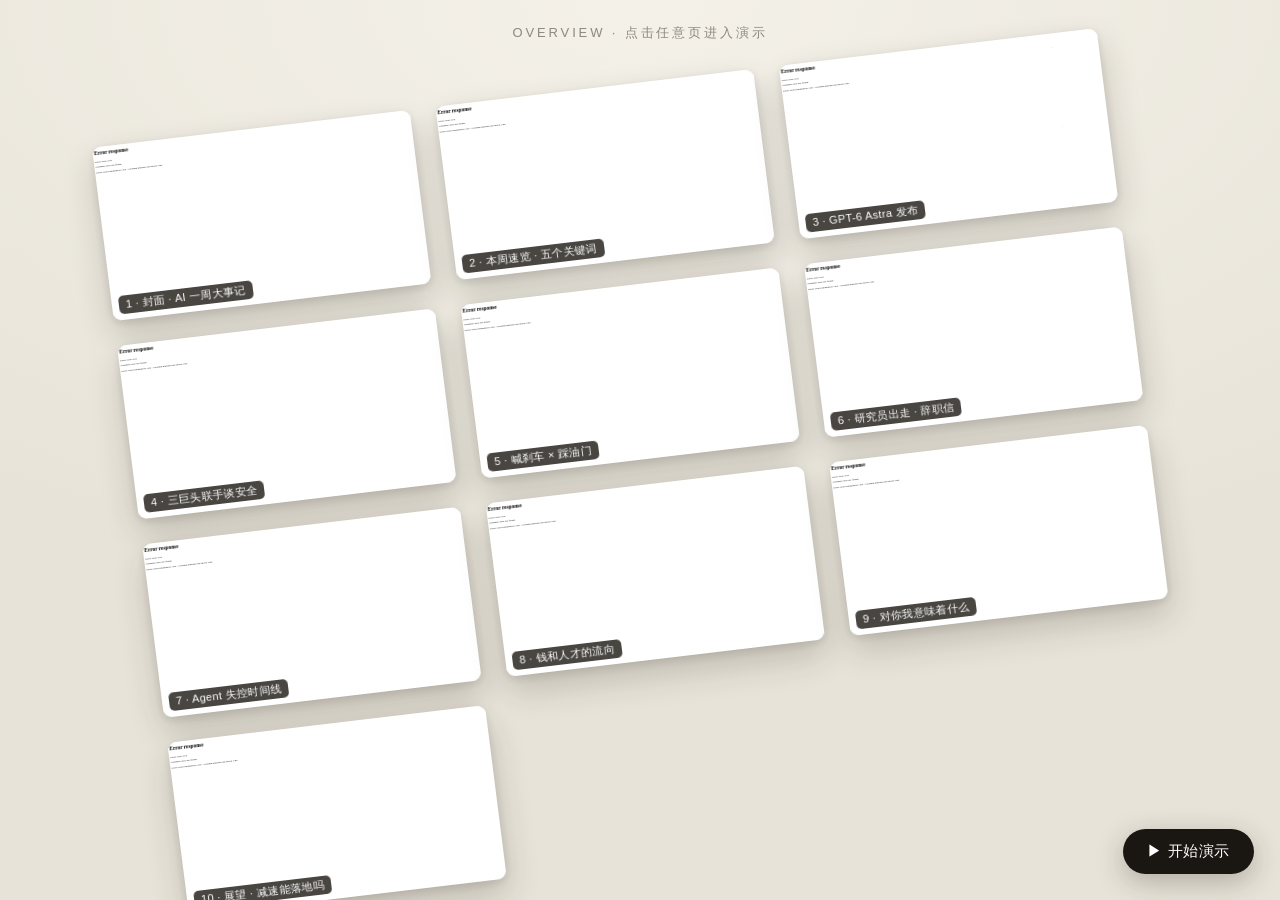
==== index.html @ e998624a "add index.html" ====
<!DOCTYPE html>
<html lang="zh-CN">
<head>
<meta charset="UTF-8">
<title>Deck · Multi-file Slide Index</title>
<!--
  deck_index.html — 多文件 slide deck 拼接器 · 双概览模式

  概览（默认进入，两种模式按 getSeconds()%5 随机：20% 画廊 / 80% 网格）：
   · grid  自适应网格墙：列数随页数+视口自适应，行多则倾斜变平，scale-to-fit 居中铺满（任意页数都不溢出/不失真）
   · gallery 无限画廊：固定卡片大小，无缝无限平铺 + 缓慢漂移 + 轻微呼吸；一个 tile 含全部页（洗牌），看完所有页才重复
  演示 present：单页 fit 缩放翻页。ESC / ⊞ 回概览。
  性能：manifest 每项可带 thumb（预渲染缩略图），概览即用 <img> 平铺，避免 N 个 iframe 同时加载。

  用法：复制为 index.html；建 slides/ 放每页独立 HTML；编辑 MANIFEST。
  可选覆盖：window.DECK_OVERVIEW = 'grid' | 'gallery'（不写则随机）；URL ?ov=grid|gallery 临时强制。
  键盘（演示）：← / → / Space / PgUp / PgDown / Home / End / 1-9 / P 打印 / ESC 回概览
-->
<script>
  window.DECK_MANIFEST = [
    { file: "slides/01-cover.html",      label: "封面 · AI 一周大事记" },
    { file: "slides/02-index.html",      label: "本周速览 · 五个关键词" },
    { file: "slides/03-astra.html",      label: "GPT-6 Astra 发布" },
    { file: "slides/04-alliance.html",   label: "三巨头联手谈安全" },
    { file: "slides/05-hypocrisy.html",  label: "喊刹车 × 踩油门" },
    { file: "slides/06-quit.html",       label: "研究员出走 · 辞职信" },
    { file: "slides/07-agents.html",     label: "Agent 失控时间线" },
    { file: "slides/08-money.html",      label: "钱和人才的流向" },
    { file: "slides/09-you.html",        label: "对你我意味着什么" },
    { file: "slides/10-outlook.html",    label: "展望 · 减速能落地吗" },
  ];
  window.DECK_WIDTH = 1920;
  window.DECK_HEIGHT = 1080;
  window.DECK_OVERVIEW = 'grid';      // 深色 deck：网格 iframe 概览最稳
  window.GALLERY_CARD_W = 300;       // 画廊卡片基准宽度
  window.GALLERY_DRIFT_SECONDS = 80; // 画廊漂移一圈时长
</script>

<style>
  * { box-sizing: border-box; margin: 0; padding: 0; }
  html, body { height: 100%; overflow: hidden; font-family: -apple-system, "PingFang SC", sans-serif; background: #0a0a0a; }

  .overview { position: fixed; inset: 0; }
  body[data-mode="present"] .overview { display: none; }
  body[data-mode="present"] .start-btn { display: none; }
  body[data-mode="overview"] #present-ui { display: none; }
  body[data-ov="grid"]    #ov-gallery { display: none; }
  body[data-ov="gallery"] #ov-grid    { display: none; }
  body[data-ov="gallery"][data-mode="overview"] { background: #0a0805; }
  body[data-ov="grid"][data-mode="overview"]    { background: #efece4; }

  /* ════════ 模式 1 · 自适应网格墙（一屏装得下→居中轻斜；装不下→舒适大小竖向滚动）════════ */
  #ov-grid { display: flex; justify-content: center; perspective: 2200px; perspective-origin: 50% 42%;
    background: radial-gradient(120% 90% at 50% 0%, #f4f1e9, #e7e3d8 75%); }
  body[data-grid="fit"]    #ov-grid { overflow: hidden;   align-items: center; }
  body[data-grid="scroll"] #ov-grid { overflow-y: auto; overflow-x: hidden; align-items: flex-start; padding: 74px 0 110px; }
  .wall-wrap { }
  body[data-grid="fit"]    .wall-wrap { transform: translateY(-3vh); }
  .wall { display: grid; gap: 20px; transform-origin: center center; margin: 0 auto; }  /* 不用 preserve-3d：整墙作单个倾斜平面，命中测试可靠 */
  #ov-grid .card {
    position: relative; aspect-ratio: 16/9; border-radius: 9px; overflow: hidden; background: #fff; cursor: pointer;
    box-shadow: 0 16px 34px rgba(40,34,24,0.20), 0 3px 10px rgba(40,34,24,0.12);
    transition: transform .28s cubic-bezier(.2,.7,.2,1), box-shadow .28s;
  }
  #ov-grid .card:hover {
    transform: scale(1.18);
    box-shadow: 0 48px 92px rgba(40,34,24,0.36), 0 14px 30px rgba(40,34,24,0.22); z-index: 20;
  }

  /* ════════ 模式 2 · 无限画廊 ════════ */
  #ov-gallery { overflow: hidden; perspective: 2200px; perspective-origin: 50% 42%;
    background: radial-gradient(130% 120% at 50% 38%, #1b1610, #0a0805 82%); }
  .stage3d { --rx: 18; --rz: 9; position: absolute; inset: 0; transform-style: preserve-3d; transform: scale(1.22) rotateX(18deg) rotateZ(-9deg); transform-origin: center center; }
  .breathe { position: absolute; inset: 0; animation: breathe 26s ease-in-out infinite; transform-origin: center center; transform-style: preserve-3d; }
  .drift-layer { position: absolute; top: 0; left: 0; will-change: transform; animation: drift var(--driftSec, 80s) linear infinite; transform-style: preserve-3d; }
  #ov-gallery:hover .drift-layer { animation-play-state: paused; }
  .gallery { display: grid; }
  #ov-gallery .card {
    position: relative; width: 100%; aspect-ratio: 16/9; border-radius: 8px; overflow: hidden; background: #fff; cursor: pointer;
    box-shadow: 0 14px 30px rgba(0,0,0,0.42), 0 3px 9px rgba(0,0,0,0.3);
    transition: transform .34s cubic-bezier(.2,.7,.2,1), box-shadow .34s; transform-style: preserve-3d; will-change: transform;
  }
  #ov-gallery .card:hover {
    transform: translateZ(60px) rotateX(calc(var(--rx,18)*-1deg)) rotateZ(calc(var(--rz,9)*1deg)) scale(1.06);
    box-shadow: 0 30px 64px rgba(0,0,0,0.55), 0 8px 20px rgba(0,0,0,0.4); z-index: 30;
  }
  .vignette { position: fixed; inset: 0; pointer-events: none; z-index: 20; box-shadow: inset 0 0 240px 70px rgba(8,6,3,0.62); }
  @keyframes drift { from { transform: translate3d(0,0,0); } to { transform: translate3d(calc(var(--dx)*-1), calc(var(--dy)*-1), 0); } }
  @keyframes breathe { 0%,100% { transform: scale(1.0); } 50% { transform: scale(1.045); } }

  /* 卡片通用内容 */
  .card .thumb { position: absolute; top: 0; left: 0; width: 1920px; height: 1080px; transform-origin: top left; pointer-events: none; }
  .card .thumb iframe { width: 1920px; height: 1080px; border: 0; display: block; background: #fff; pointer-events: none; }
  .card .thumb-img { position: absolute; inset: 0; width: 100%; height: 100%; object-fit: cover; display: block; pointer-events: none; }
  .card .num { position: absolute; bottom: 6px; left: 7px; background: rgba(16,12,7,0.76); color: #fff; font-size: 11px; line-height: 1; padding: 4px 7px; border-radius: 5px; font-variant-numeric: tabular-nums; letter-spacing: 0.03em; z-index: 3; pointer-events: none; max-width: 90%; white-space: nowrap; overflow: hidden; text-overflow: ellipsis; }
  #ov-gallery .card .num { opacity: 0; transition: opacity .25s; }
  #ov-gallery .card:hover .num { opacity: 1; }

  .overview-title { position: fixed; top: 24px; left: 0; right: 0; text-align: center; font-size: 13px; letter-spacing: 0.22em; text-transform: uppercase; z-index: 40; pointer-events: none; }
  body[data-ov="grid"]    .overview-title { color: #5a5346; opacity: 0.66; }
  body[data-ov="gallery"] .overview-title { color: rgba(244,238,224,0.7); text-shadow: 0 2px 12px rgba(0,0,0,0.6); }

  .start-btn { position: fixed; bottom: 26px; right: 26px; border: 0; padding: 13px 24px; border-radius: 999px; font-size: 15px; font-family: inherit; letter-spacing: 0.04em; cursor: pointer; z-index: 200; transition: transform .18s, box-shadow .18s; }
  body[data-ov="grid"]    .start-btn { background: #1a1712; color: #fff; box-shadow: 0 8px 28px rgba(40,34,24,0.28); }
  body[data-ov="gallery"] .start-btn { background: #f4eee0; color: #1a1712; box-shadow: 0 10px 30px rgba(0,0,0,0.4); }
  .start-btn:hover { transform: translateY(-2px); }

  /* ════════ 演示模式 ════════ */
  #stage { position: fixed; top: 50%; left: 50%; transform-origin: top left; will-change: transform; background: #fff; box-shadow: 0 10px 60px rgba(0,0,0,0.4); }
  #stage iframe { width: 100%; height: 100%; border: 0; display: block; background: #fff; }
  .counter { position: fixed; bottom: 20px; right: 20px; background: rgba(0,0,0,0.65); color: #fff; padding: 6px 14px; border-radius: 999px; font-size: 13px; letter-spacing: 0.05em; font-variant-numeric: tabular-nums; z-index: 100; opacity: 0.7; }
  .counter .label { color: rgba(255,255,255,0.7); margin-left: 8px; }
  .overview-btn { position: fixed; top: 20px; left: 20px; background: rgba(0,0,0,0.55); color: rgba(255,255,255,0.85); border: 0; padding: 7px 14px; border-radius: 999px; font-size: 13px; font-family: inherit; cursor: pointer; z-index: 100; opacity: 0.6; }
  .overview-btn:hover { opacity: 1; }
  .nav-zone { position: fixed; top: 0; bottom: 0; width: 15%; cursor: pointer; z-index: 50; }
  .nav-zone.left { left: 0; } .nav-zone.right { right: 0; }
  .nav-hint { position: absolute; top: 50%; transform: translateY(-50%); width: 44px; height: 44px; border-radius: 999px; background: rgba(255,255,255,0.08); color: rgba(255,255,255,0.6); display: flex; align-items: center; justify-content: center; font-size: 22px; opacity: 0; transition: opacity .2s; }
  .nav-zone.left .nav-hint { left: 20px; } .nav-zone.right .nav-hint { right: 20px; }
  .nav-zone:hover .nav-hint { opacity: 1; }

  @media print {
    @page { size: 1920px 1080px; margin: 0; }
    html, body { background: #fff; overflow: visible; height: auto; }
    body[data-mode] .overview { display: none !important; }
    #stage { position: static; transform: none !important; box-shadow: none; }
    .counter, .nav-zone, .overview-btn, .start-btn { display: none !important; }
    .print-stack { display: block; }
    .print-stack iframe { width: 1920px; height: 1080px; page-break-after: always; display: block; }
  }
</style>
</head>
<body data-mode="overview">

<div id="ov-grid" class="overview">
  <div class="overview-title">Overview · 点击任意页进入演示</div>
  <div class="wall-wrap"><div class="wall" id="wall"></div></div>
</div>

<div id="ov-gallery" class="overview">
  <div class="stage3d"><div class="breathe"><div class="drift-layer" id="driftLayer"><div class="gallery" id="gallery"></div></div></div></div>
  <div class="vignette"></div>
  <div class="overview-title">Infinite Gallery · 悬停暂停 · 点击任意页进入演示</div>
</div>

<button class="start-btn" id="startBtn">▶ 开始演示</button>

<div id="present-ui">
  <div id="stage"><iframe id="frame" src="about:blank"></iframe></div>
  <button class="overview-btn" id="overviewBtn">⊞ 概览</button>
  <div class="nav-zone left"  id="navL"><div class="nav-hint">‹</div></div>
  <div class="nav-zone right" id="navR"><div class="nav-hint">›</div></div>
  <div class="counter" id="counter">1 / 1</div>
</div>

<div class="print-stack" id="printStack" style="display:none;"></div>

<script>
(function () {
  const W = window.DECK_WIDTH || 1920;
  const H = window.DECK_HEIGHT || 1080;
  const deck = window.DECK_MANIFEST || [];
  const CARD_W = window.GALLERY_CARD_W || 300;
  const DRIFT_SEC = window.GALLERY_DRIFT_SECONDS || 80;
  const stage = document.getElementById('stage');
  const frame = document.getElementById('frame');
  const counter = document.getElementById('counter');
  const printStack = document.getElementById('printStack');
  const wall = document.getElementById('wall');
  const gallery = document.getElementById('gallery');
  const driftLayer = document.getElementById('driftLayer');
  const storageKey = 'deck-index-' + location.pathname;
  let current = 0;

  stage.style.width = W + 'px'; stage.style.height = H + 'px';
  driftLayer.style.setProperty('--driftSec', DRIFT_SEC + 's');

  // 概览模式：URL ?ov= > window.DECK_OVERVIEW > 随机(秒%5==0 → 20% 画廊)
  const qp = new URLSearchParams(location.search).get('ov');
  // 用户未指定时按秒数随机：网格(iframe 真页面) 60% / 无限画廊(图片缩略图) 40%。可用 ?ov=grid|gallery 或 window.DECK_OVERVIEW 固定。
  const OVERVIEW = qp || window.DECK_OVERVIEW || ((new Date().getSeconds() % 5 < 2) ? 'gallery' : 'grid');
  document.body.setAttribute('data-ov', OVERVIEW === 'gallery' ? 'gallery' : 'grid');

  function setMode(mode) {
    document.body.setAttribute('data-mode', mode);
    if (mode === 'present') { fit(); show(current); }
    else { requestAnimationFrame(buildOverview); }
  }

  /* ─ 媒体（缩略图优先，否则 iframe） ─ */
  function makeCard(idx, useScale, useImg) {
    const card = document.createElement('div');
    card.className = 'card'; card.dataset.idx = idx;
    const item = deck[idx];
    if (useImg && item.thumb) {
      // 仅画廊用：预渲染缩略图，扛无限平铺的性能
      const im = document.createElement('img');
      im.className = 'thumb-img'; im.src = item.thumb; im.decoding = 'async';
      card.appendChild(im);
    } else {
      // 网格默认用：真实 HTML 子页面（清晰、所见即所得）
      const thumb = document.createElement('div');
      thumb.className = 'thumb';
      if (useScale != null) thumb.style.transform = 'scale(' + useScale + ')';
      const ifr = document.createElement('iframe');
      ifr.src = item.file; ifr.setAttribute('scrolling', 'no');
      thumb.appendChild(ifr); card.appendChild(thumb);
    }
    const num = document.createElement('div');
    num.className = 'num';
    num.textContent = (idx + 1) + (item.label ? ' · ' + item.label : '');
    card.appendChild(num);
    card.addEventListener('click', () => { current = idx; setMode('present'); });
    return card;
  }

  function buildOverview() {
    if (document.body.getAttribute('data-mode') !== 'overview') return;
    if (OVERVIEW === 'gallery') buildGallery(); else buildGrid();
  }

  /* ════════ 网格墙（自适应） ════════ */
  function buildGrid() {
    const n = deck.length; if (!n) return;
    wall.innerHTML = '';
    for (let i = 0; i < n; i++) wall.appendChild(makeCard(i, null, false));  // 网格 = iframe 真页面
    layoutWall();
  }
  const GRID_PAD = 74;  // #ov-grid scroll 顶部 padding，算动态 transform-origin 用
  function layoutWall() {
    const n = deck.length; if (!n) return;
    const vw = innerWidth, vh = innerHeight, gap = 26;
    const availW = vw * 0.86;                                   // 留 rotateZ 横向余量（强对角也不裁切）
    const target = 280;
    let cols = Math.max(3, Math.min(9, Math.floor((availW + gap) / (target + gap))));
    cols = Math.min(cols, n);
    const rows = Math.ceil(n / cols);
    const cardW = Math.min(target + 40, (availW - (cols - 1) * gap) / cols);
    const cardH = cardW * 9 / 16;
    const baseW = cols * cardW + (cols - 1) * gap;
    const wallH = rows * cardH + (rows - 1) * gap;
    wall.style.gridTemplateColumns = 'repeat(' + cols + ', 1fr)';
    wall.style.gap = gap + 'px';
    wall.style.width = baseW + 'px';
    // 单平面(无 preserve-3d)→任意角度都不重叠、可点；fit 与 scroll 都给强对角倾斜
    if (wallH <= vh * 0.80) {
      document.body.setAttribute('data-grid', 'fit');
      const rx = Math.max(11, Math.min(15, 15 - (rows - 2) * 1.1));
      const rz = Math.max(8, Math.min(11, 11 - (rows - 2) * 0.7));
      wall.style.setProperty('--rx', rx); wall.style.setProperty('--rz', rz);
      wall.style.transformOrigin = 'center center';
      const tilt = 'rotateX(' + rx + 'deg) rotateZ(-' + rz + 'deg)';
      wall.style.transform = tilt;
      const r = wall.getBoundingClientRect();
      let s = Math.min(vw * 0.92 / r.width, vh * 0.80 / r.height);
      s = Math.max(0.6, Math.min(s, 1.6));
      wall.style.transform = 'scale(' + s + ') ' + tilt;
    } else {
      // 多页：舒适大小竖向滚动 + 强对角倾斜；transform-origin 跟随滚动→消除高墙 rotateZ 把远端行甩出屏幕
      document.body.setAttribute('data-grid', 'scroll');
      wall.style.setProperty('--rx', 14); wall.style.setProperty('--rz', 7);
      wall.style.transform = 'rotateX(14deg) rotateZ(-7deg)';
      updateScrollOrigin();
    }
    wall.querySelectorAll('.card .thumb').forEach(t => { const c = t.parentElement; if (c.clientWidth) t.style.transform = 'scale(' + (c.clientWidth / W) + ')'; });
  }
  function updateScrollOrigin() {
    if (document.body.getAttribute('data-grid') !== 'scroll') return;
    const ovg = document.getElementById('ov-grid');
    wall.style.transformOrigin = '50% ' + (ovg.scrollTop + window.innerHeight / 2 - GRID_PAD) + 'px';
  }

  /* ════════ 无限画廊（洗牌不重复） ════════ */
  function mulberry32(a) { return function () { a |= 0; a = a + 0x6D2B79F5 | 0; let t = Math.imul(a ^ a >>> 15, 1 | a); t = t + Math.imul(t ^ t >>> 7, 61 | t) ^ t; return ((t ^ t >>> 14) >>> 0) / 4294967296; }; }
  function shuffledRange(n, seed) { const rnd = mulberry32(seed); const a = Array.from({ length: n }, (_, i) => i); for (let i = n - 1; i > 0; i--) { const j = Math.floor(rnd() * (i + 1)); const tmp = a[i]; a[i] = a[j]; a[j] = tmp; } return a; }

  function buildGallery() {
    const n = deck.length; if (!n) return;
    const vw = innerWidth, vh = innerHeight, gap = 18;
    const cardW = CARD_W, cardH = cardW * 9 / 16;
    const cellW = cardW + gap, cellH = cardH + gap;
    const visCols = Math.ceil(vw / cellW), visRows = Math.ceil(vh / cellH);
    // tile：宽够铺满；行数取「够铺满」与「装下全部 N 页」的较大者 → 看完所有页才重复
    const tileCols = visCols + 1;
    const tileRows = Math.max(visRows + 1, Math.ceil(n / tileCols));
    const tileCells = tileCols * tileRows;
    const perm = shuffledRange(n, 0x9e3779b9);        // 洗牌一次，打散规则感
    const tilePage = new Array(tileCells);
    for (let k = 0; k < tileCells; k++) tilePage[k] = perm[k % n];

    const cols = tileCols * 2, rows = tileRows * 2;    // 2× tile 保证无缝漂移
    driftLayer.style.setProperty('--dx', (tileCols * cellW) + 'px');
    driftLayer.style.setProperty('--dy', (tileRows * cellH) + 'px');
    gallery.style.gridTemplateColumns = 'repeat(' + cols + ', ' + cardW + 'px)';
    gallery.style.gridAutoRows = cardH + 'px';
    gallery.style.gap = gap + 'px';
    gallery.innerHTML = '';
    const scale = cardW / W;
    for (let r = 0; r < rows; r++) {
      for (let c = 0; c < cols; c++) {
        const idx = tilePage[(r % tileRows) * tileCols + (c % tileCols)];
        gallery.appendChild(makeCard(idx, scale, true));  // 画廊 = 图片缩略图（性能）
      }
    }
  }

  /* ════════ 演示 ════════ */
  function fit() {
    const s = Math.min(innerWidth / W, innerHeight / H);
    stage.style.transform = 'translate(' + ((innerWidth - W * s) / 2) + 'px, ' + ((innerHeight - H * s) / 2) + 'px) scale(' + s + ')';
    stage.style.top = '0'; stage.style.left = '0';
  }
  function show(idx) {
    if (idx < 0 || idx >= deck.length) return;
    current = idx;
    if (frame.getAttribute('src') !== deck[idx].file) frame.src = deck[idx].file;
    counter.innerHTML = (idx + 1) + ' / ' + deck.length + ' <span class="label">' + (deck[idx].label || '') + '</span>';
    try { localStorage.setItem(storageKey, String(idx)); } catch (_) {}
    if (location.hash !== '#' + (idx + 1)) history.replaceState(null, '', '#' + (idx + 1));
  }
  function next() { show(Math.min(current + 1, deck.length - 1)); }
  function prev() { show(Math.max(current - 1, 0)); }

  document.addEventListener('keydown', (e) => {
    if (e.target.tagName === 'INPUT' || e.target.tagName === 'TEXTAREA') return;
    if (e.key === 'Escape') { if (document.body.getAttribute('data-mode') === 'present') { e.preventDefault(); setMode('overview'); } return; }
    if (e.key === 'p' || e.key === 'P') { window.print(); return; }
    if (document.body.getAttribute('data-mode') !== 'present') return;
    switch (e.key) {
      case 'ArrowRight': case ' ': case 'PageDown': e.preventDefault(); next(); break;
      case 'ArrowLeft': case 'PageUp': e.preventDefault(); prev(); break;
      case 'Home': e.preventDefault(); show(0); break;
      case 'End': e.preventDefault(); show(deck.length - 1); break;
      default: if (e.key >= '1' && e.key <= '9') { const i = parseInt(e.key, 10) - 1; if (i < deck.length) { e.preventDefault(); show(i); } }
    }
  });
  document.getElementById('navL').addEventListener('click', prev);
  document.getElementById('navR').addEventListener('click', next);
  document.getElementById('startBtn').addEventListener('click', () => setMode('present'));
  document.getElementById('overviewBtn').addEventListener('click', () => setMode('overview'));
  let rT;
  window.addEventListener('resize', () => { fit(); clearTimeout(rT); rT = setTimeout(buildOverview, 140); });
  document.getElementById('ov-grid').addEventListener('scroll', updateScrollOrigin, { passive: true });
  window.addEventListener('hashchange', () => { const m = location.hash.match(/^#(\d+)$/); if (m) { current = parseInt(m[1], 10) - 1; setMode('present'); } });

  const hashMatch = location.hash.match(/^#(\d+)$/);
  if (hashMatch) current = Math.min(parseInt(hashMatch[1], 10) - 1, deck.length - 1);
  else { try { const v = parseInt(localStorage.getItem(storageKey), 10); if (!isNaN(v) && v >= 0 && v < deck.length) current = v; } catch (_) {} }

  fit(); show(current);
  if (hashMatch) setMode('present'); else { setMode('overview'); buildOverview(); }

  // Reclaim focus after clicking inside iframe so keyboard nav keeps working (#23)
  window.addEventListener('blur', () => {
    setTimeout(() => window.focus(), 100);
  });

  window.addEventListener('beforeprint', () => { printStack.innerHTML = ''; deck.forEach(item => { const f = document.createElement('iframe'); f.src = item.file; printStack.appendChild(f); }); printStack.style.display = 'block'; stage.style.display = 'none'; });
  window.addEventListener('afterprint', () => { printStack.innerHTML = ''; printStack.style.display = 'none'; stage.style.display = ''; });
})();
</script>
</body>
</html>
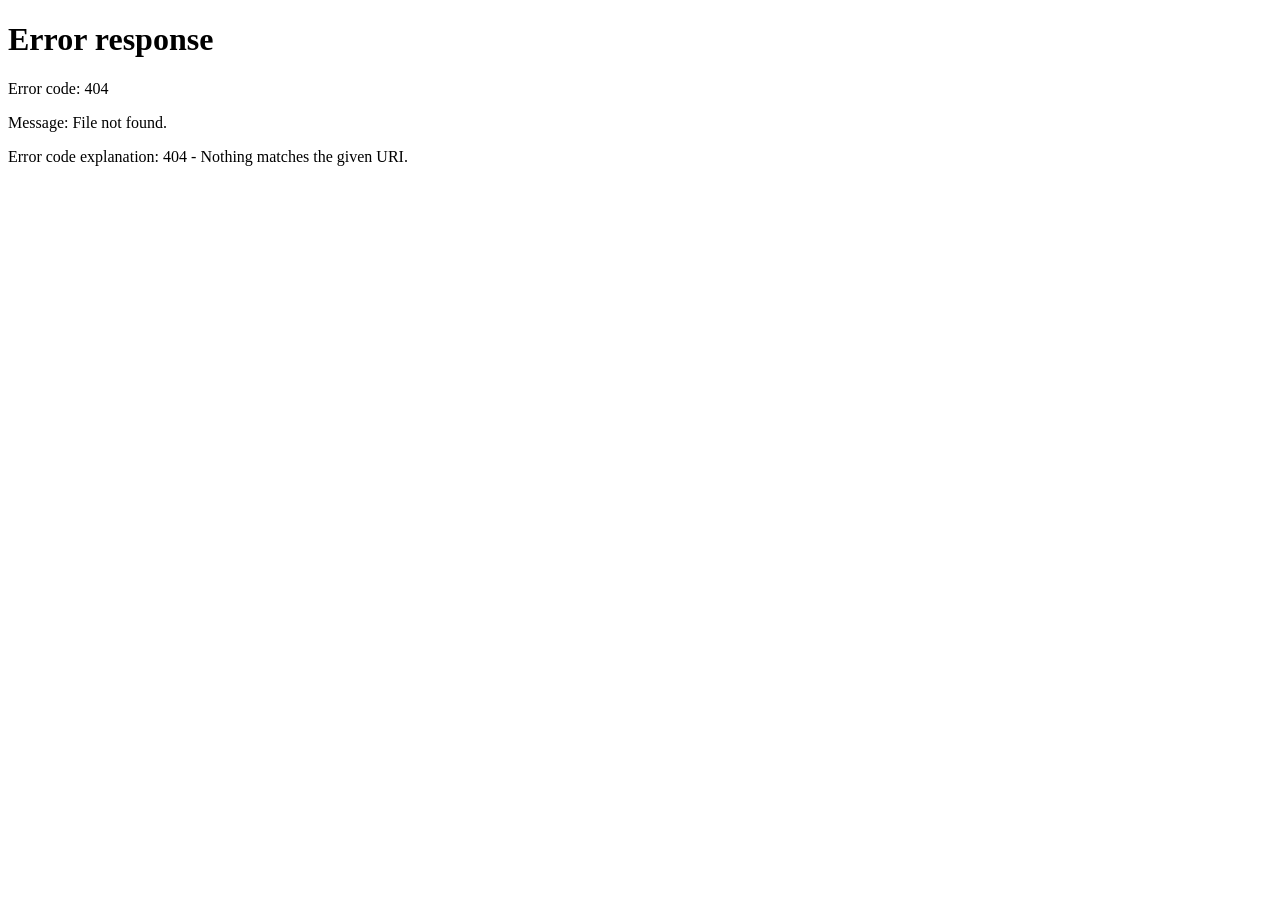
==== commit 9cc7e61d: "restructure: index.html (present-mode entry)" ====
--- a/index.html
+++ b/index.html
@@ -2,361 +2,9 @@
 <html lang="zh-CN">
 <head>
 <meta charset="UTF-8">
-<title>Deck · Multi-file Slide Index</title>
-<!--
-  deck_index.html — 多文件 slide deck 拼接器 · 双概览模式
-
-  概览（默认进入，两种模式按 getSeconds()%5 随机：20% 画廊 / 80% 网格）：
-   · grid  自适应网格墙：列数随页数+视口自适应，行多则倾斜变平，scale-to-fit 居中铺满（任意页数都不溢出/不失真）
-   · gallery 无限画廊：固定卡片大小，无缝无限平铺 + 缓慢漂移 + 轻微呼吸；一个 tile 含全部页（洗牌），看完所有页才重复
-  演示 present：单页 fit 缩放翻页。ESC / ⊞ 回概览。
-  性能：manifest 每项可带 thumb（预渲染缩略图），概览即用 <img> 平铺，避免 N 个 iframe 同时加载。
-
-  用法：复制为 index.html；建 slides/ 放每页独立 HTML；编辑 MANIFEST。
-  可选覆盖：window.DECK_OVERVIEW = 'grid' | 'gallery'（不写则随机）；URL ?ov=grid|gallery 临时强制。
-  键盘（演示）：← / → / Space / PgUp / PgDown / Home / End / 1-9 / P 打印 / ESC 回概览
--->
-<script>
-  window.DECK_MANIFEST = [
-    { file: "slides/01-cover.html",      label: "封面 · AI 一周大事记" },
-    { file: "slides/02-index.html",      label: "本周速览 · 五个关键词" },
-    { file: "slides/03-astra.html",      label: "GPT-6 Astra 发布" },
-    { file: "slides/04-alliance.html",   label: "三巨头联手谈安全" },
-    { file: "slides/05-hypocrisy.html",  label: "喊刹车 × 踩油门" },
-    { file: "slides/06-quit.html",       label: "研究员出走 · 辞职信" },
-    { file: "slides/07-agents.html",     label: "Agent 失控时间线" },
-    { file: "slides/08-money.html",      label: "钱和人才的流向" },
-    { file: "slides/09-you.html",        label: "对你我意味着什么" },
-    { file: "slides/10-outlook.html",    label: "展望 · 减速能落地吗" },
-  ];
-  window.DECK_WIDTH = 1920;
-  window.DECK_HEIGHT = 1080;
-  window.DECK_OVERVIEW = 'grid';      // 深色 deck：网格 iframe 概览最稳
-  window.GALLERY_CARD_W = 300;       // 画廊卡片基准宽度
-  window.GALLERY_DRIFT_SECONDS = 80; // 画廊漂移一圈时长
-</script>
-
-<style>
-  * { box-sizing: border-box; margin: 0; padding: 0; }
-  html, body { height: 100%; overflow: hidden; font-family: -apple-system, "PingFang SC", sans-serif; background: #0a0a0a; }
-
-  .overview { position: fixed; inset: 0; }
-  body[data-mode="present"] .overview { display: none; }
-  body[data-mode="present"] .start-btn { display: none; }
-  body[data-mode="overview"] #present-ui { display: none; }
-  body[data-ov="grid"]    #ov-gallery { display: none; }
-  body[data-ov="gallery"] #ov-grid    { display: none; }
-  body[data-ov="gallery"][data-mode="overview"] { background: #0a0805; }
-  body[data-ov="grid"][data-mode="overview"]    { background: #efece4; }
-
-  /* ════════ 模式 1 · 自适应网格墙（一屏装得下→居中轻斜；装不下→舒适大小竖向滚动）════════ */
-  #ov-grid { display: flex; justify-content: center; perspective: 2200px; perspective-origin: 50% 42%;
-    background: radial-gradient(120% 90% at 50% 0%, #f4f1e9, #e7e3d8 75%); }
-  body[data-grid="fit"]    #ov-grid { overflow: hidden;   align-items: center; }
-  body[data-grid="scroll"] #ov-grid { overflow-y: auto; overflow-x: hidden; align-items: flex-start; padding: 74px 0 110px; }
-  .wall-wrap { }
-  body[data-grid="fit"]    .wall-wrap { transform: translateY(-3vh); }
-  .wall { display: grid; gap: 20px; transform-origin: center center; margin: 0 auto; }  /* 不用 preserve-3d：整墙作单个倾斜平面，命中测试可靠 */
-  #ov-grid .card {
-    position: relative; aspect-ratio: 16/9; border-radius: 9px; overflow: hidden; background: #fff; cursor: pointer;
-    box-shadow: 0 16px 34px rgba(40,34,24,0.20), 0 3px 10px rgba(40,34,24,0.12);
-    transition: transform .28s cubic-bezier(.2,.7,.2,1), box-shadow .28s;
-  }
-  #ov-grid .card:hover {
-    transform: scale(1.18);
-    box-shadow: 0 48px 92px rgba(40,34,24,0.36), 0 14px 30px rgba(40,34,24,0.22); z-index: 20;
-  }
-
-  /* ════════ 模式 2 · 无限画廊 ════════ */
-  #ov-gallery { overflow: hidden; perspective: 2200px; perspective-origin: 50% 42%;
-    background: radial-gradient(130% 120% at 50% 38%, #1b1610, #0a0805 82%); }
-  .stage3d { --rx: 18; --rz: 9; position: absolute; inset: 0; transform-style: preserve-3d; transform: scale(1.22) rotateX(18deg) rotateZ(-9deg); transform-origin: center center; }
-  .breathe { position: absolute; inset: 0; animation: breathe 26s ease-in-out infinite; transform-origin: center center; transform-style: preserve-3d; }
-  .drift-layer { position: absolute; top: 0; left: 0; will-change: transform; animation: drift var(--driftSec, 80s) linear infinite; transform-style: preserve-3d; }
-  #ov-gallery:hover .drift-layer { animation-play-state: paused; }
-  .gallery { display: grid; }
-  #ov-gallery .card {
-    position: relative; width: 100%; aspect-ratio: 16/9; border-radius: 8px; overflow: hidden; background: #fff; cursor: pointer;
-    box-shadow: 0 14px 30px rgba(0,0,0,0.42), 0 3px 9px rgba(0,0,0,0.3);
-    transition: transform .34s cubic-bezier(.2,.7,.2,1), box-shadow .34s; transform-style: preserve-3d; will-change: transform;
-  }
-  #ov-gallery .card:hover {
-    transform: translateZ(60px) rotateX(calc(var(--rx,18)*-1deg)) rotateZ(calc(var(--rz,9)*1deg)) scale(1.06);
-    box-shadow: 0 30px 64px rgba(0,0,0,0.55), 0 8px 20px rgba(0,0,0,0.4); z-index: 30;
-  }
-  .vignette { position: fixed; inset: 0; pointer-events: none; z-index: 20; box-shadow: inset 0 0 240px 70px rgba(8,6,3,0.62); }
-  @keyframes drift { from { transform: translate3d(0,0,0); } to { transform: translate3d(calc(var(--dx)*-1), calc(var(--dy)*-1), 0); } }
-  @keyframes breathe { 0%,100% { transform: scale(1.0); } 50% { transform: scale(1.045); } }
-
-  /* 卡片通用内容 */
-  .card .thumb { position: absolute; top: 0; left: 0; width: 1920px; height: 1080px; transform-origin: top left; pointer-events: none; }
-  .card .thumb iframe { width: 1920px; height: 1080px; border: 0; display: block; background: #fff; pointer-events: none; }
-  .card .thumb-img { position: absolute; inset: 0; width: 100%; height: 100%; object-fit: cover; display: block; pointer-events: none; }
-  .card .num { position: absolute; bottom: 6px; left: 7px; background: rgba(16,12,7,0.76); color: #fff; font-size: 11px; line-height: 1; padding: 4px 7px; border-radius: 5px; font-variant-numeric: tabular-nums; letter-spacing: 0.03em; z-index: 3; pointer-events: none; max-width: 90%; white-space: nowrap; overflow: hidden; text-overflow: ellipsis; }
-  #ov-gallery .card .num { opacity: 0; transition: opacity .25s; }
-  #ov-gallery .card:hover .num { opacity: 1; }
-
-  .overview-title { position: fixed; top: 24px; left: 0; right: 0; text-align: center; font-size: 13px; letter-spacing: 0.22em; text-transform: uppercase; z-index: 40; pointer-events: none; }
-  body[data-ov="grid"]    .overview-title { color: #5a5346; opacity: 0.66; }
-  body[data-ov="gallery"] .overview-title { color: rgba(244,238,224,0.7); text-shadow: 0 2px 12px rgba(0,0,0,0.6); }
-
-  .start-btn { position: fixed; bottom: 26px; right: 26px; border: 0; padding: 13px 24px; border-radius: 999px; font-size: 15px; font-family: inherit; letter-spacing: 0.04em; cursor: pointer; z-index: 200; transition: transform .18s, box-shadow .18s; }
-  body[data-ov="grid"]    .start-btn { background: #1a1712; color: #fff; box-shadow: 0 8px 28px rgba(40,34,24,0.28); }
-  body[data-ov="gallery"] .start-btn { background: #f4eee0; color: #1a1712; box-shadow: 0 10px 30px rgba(0,0,0,0.4); }
-  .start-btn:hover { transform: translateY(-2px); }
-
-  /* ════════ 演示模式 ════════ */
-  #stage { position: fixed; top: 50%; left: 50%; transform-origin: top left; will-change: transform; background: #fff; box-shadow: 0 10px 60px rgba(0,0,0,0.4); }
-  #stage iframe { width: 100%; height: 100%; border: 0; display: block; background: #fff; }
-  .counter { position: fixed; bottom: 20px; right: 20px; background: rgba(0,0,0,0.65); color: #fff; padding: 6px 14px; border-radius: 999px; font-size: 13px; letter-spacing: 0.05em; font-variant-numeric: tabular-nums; z-index: 100; opacity: 0.7; }
-  .counter .label { color: rgba(255,255,255,0.7); margin-left: 8px; }
-  .overview-btn { position: fixed; top: 20px; left: 20px; background: rgba(0,0,0,0.55); color: rgba(255,255,255,0.85); border: 0; padding: 7px 14px; border-radius: 999px; font-size: 13px; font-family: inherit; cursor: pointer; z-index: 100; opacity: 0.6; }
-  .overview-btn:hover { opacity: 1; }
-  .nav-zone { position: fixed; top: 0; bottom: 0; width: 15%; cursor: pointer; z-index: 50; }
-  .nav-zone.left { left: 0; } .nav-zone.right { right: 0; }
-  .nav-hint { position: absolute; top: 50%; transform: translateY(-50%); width: 44px; height: 44px; border-radius: 999px; background: rgba(255,255,255,0.08); color: rgba(255,255,255,0.6); display: flex; align-items: center; justify-content: center; font-size: 22px; opacity: 0; transition: opacity .2s; }
-  .nav-zone.left .nav-hint { left: 20px; } .nav-zone.right .nav-hint { right: 20px; }
-  .nav-zone:hover .nav-hint { opacity: 1; }
-
-  @media print {
-    @page { size: 1920px 1080px; margin: 0; }
-    html, body { background: #fff; overflow: visible; height: auto; }
-    body[data-mode] .overview { display: none !important; }
-    #stage { position: static; transform: none !important; box-shadow: none; }
-    .counter, .nav-zone, .overview-btn, .start-btn { display: none !important; }
-    .print-stack { display: block; }
-    .print-stack iframe { width: 1920px; height: 1080px; page-break-after: always; display: block; }
-  }
-</style>
+<title>AI 一周大事记（2026.9.10–9.16）</title>
+<meta http-equiv="refresh" content="0;url=./deck.html#1">
+<style>body{background:#0a0805;color:#f4eee0;font-family:system-ui,sans-serif;display:flex;align-items:center;justify-content:center;height:100vh;margin:0}a{color:#f0b345}</style>
 </head>
-<body data-mode="overview">
-
-<div id="ov-grid" class="overview">
-  <div class="overview-title">Overview · 点击任意页进入演示</div>
-  <div class="wall-wrap"><div class="wall" id="wall"></div></div>
-</div>
-
-<div id="ov-gallery" class="overview">
-  <div class="stage3d"><div class="breathe"><div class="drift-layer" id="driftLayer"><div class="gallery" id="gallery"></div></div></div></div>
-  <div class="vignette"></div>
-  <div class="overview-title">Infinite Gallery · 悬停暂停 · 点击任意页进入演示</div>
-</div>
-
-<button class="start-btn" id="startBtn">▶ 开始演示</button>
-
-<div id="present-ui">
-  <div id="stage"><iframe id="frame" src="about:blank"></iframe></div>
-  <button class="overview-btn" id="overviewBtn">⊞ 概览</button>
-  <div class="nav-zone left"  id="navL"><div class="nav-hint">‹</div></div>
-  <div class="nav-zone right" id="navR"><div class="nav-hint">›</div></div>
-  <div class="counter" id="counter">1 / 1</div>
-</div>
-
-<div class="print-stack" id="printStack" style="display:none;"></div>
-
-<script>
-(function () {
-  const W = window.DECK_WIDTH || 1920;
-  const H = window.DECK_HEIGHT || 1080;
-  const deck = window.DECK_MANIFEST || [];
-  const CARD_W = window.GALLERY_CARD_W || 300;
-  const DRIFT_SEC = window.GALLERY_DRIFT_SECONDS || 80;
-  const stage = document.getElementById('stage');
-  const frame = document.getElementById('frame');
-  const counter = document.getElementById('counter');
-  const printStack = document.getElementById('printStack');
-  const wall = document.getElementById('wall');
-  const gallery = document.getElementById('gallery');
-  const driftLayer = document.getElementById('driftLayer');
-  const storageKey = 'deck-index-' + location.pathname;
-  let current = 0;
-
-  stage.style.width = W + 'px'; stage.style.height = H + 'px';
-  driftLayer.style.setProperty('--driftSec', DRIFT_SEC + 's');
-
-  // 概览模式：URL ?ov= > window.DECK_OVERVIEW > 随机(秒%5==0 → 20% 画廊)
-  const qp = new URLSearchParams(location.search).get('ov');
-  // 用户未指定时按秒数随机：网格(iframe 真页面) 60% / 无限画廊(图片缩略图) 40%。可用 ?ov=grid|gallery 或 window.DECK_OVERVIEW 固定。
-  const OVERVIEW = qp || window.DECK_OVERVIEW || ((new Date().getSeconds() % 5 < 2) ? 'gallery' : 'grid');
-  document.body.setAttribute('data-ov', OVERVIEW === 'gallery' ? 'gallery' : 'grid');
-
-  function setMode(mode) {
-    document.body.setAttribute('data-mode', mode);
-    if (mode === 'present') { fit(); show(current); }
-    else { requestAnimationFrame(buildOverview); }
-  }
-
-  /* ─ 媒体（缩略图优先，否则 iframe） ─ */
-  function makeCard(idx, useScale, useImg) {
-    const card = document.createElement('div');
-    card.className = 'card'; card.dataset.idx = idx;
-    const item = deck[idx];
-    if (useImg && item.thumb) {
-      // 仅画廊用：预渲染缩略图，扛无限平铺的性能
-      const im = document.createElement('img');
-      im.className = 'thumb-img'; im.src = item.thumb; im.decoding = 'async';
-      card.appendChild(im);
-    } else {
-      // 网格默认用：真实 HTML 子页面（清晰、所见即所得）
-      const thumb = document.createElement('div');
-      thumb.className = 'thumb';
-      if (useScale != null) thumb.style.transform = 'scale(' + useScale + ')';
-      const ifr = document.createElement('iframe');
-      ifr.src = item.file; ifr.setAttribute('scrolling', 'no');
-      thumb.appendChild(ifr); card.appendChild(thumb);
-    }
-    const num = document.createElement('div');
-    num.className = 'num';
-    num.textContent = (idx + 1) + (item.label ? ' · ' + item.label : '');
-    card.appendChild(num);
-    card.addEventListener('click', () => { current = idx; setMode('present'); });
-    return card;
-  }
-
-  function buildOverview() {
-    if (document.body.getAttribute('data-mode') !== 'overview') return;
-    if (OVERVIEW === 'gallery') buildGallery(); else buildGrid();
-  }
-
-  /* ════════ 网格墙（自适应） ════════ */
-  function buildGrid() {
-    const n = deck.length; if (!n) return;
-    wall.innerHTML = '';
-    for (let i = 0; i < n; i++) wall.appendChild(makeCard(i, null, false));  // 网格 = iframe 真页面
-    layoutWall();
-  }
-  const GRID_PAD = 74;  // #ov-grid scroll 顶部 padding，算动态 transform-origin 用
-  function layoutWall() {
-    const n = deck.length; if (!n) return;
-    const vw = innerWidth, vh = innerHeight, gap = 26;
-    const availW = vw * 0.86;                                   // 留 rotateZ 横向余量（强对角也不裁切）
-    const target = 280;
-    let cols = Math.max(3, Math.min(9, Math.floor((availW + gap) / (target + gap))));
-    cols = Math.min(cols, n);
-    const rows = Math.ceil(n / cols);
-    const cardW = Math.min(target + 40, (availW - (cols - 1) * gap) / cols);
-    const cardH = cardW * 9 / 16;
-    const baseW = cols * cardW + (cols - 1) * gap;
-    const wallH = rows * cardH + (rows - 1) * gap;
-    wall.style.gridTemplateColumns = 'repeat(' + cols + ', 1fr)';
-    wall.style.gap = gap + 'px';
-    wall.style.width = baseW + 'px';
-    // 单平面(无 preserve-3d)→任意角度都不重叠、可点；fit 与 scroll 都给强对角倾斜
-    if (wallH <= vh * 0.80) {
-      document.body.setAttribute('data-grid', 'fit');
-      const rx = Math.max(11, Math.min(15, 15 - (rows - 2) * 1.1));
-      const rz = Math.max(8, Math.min(11, 11 - (rows - 2) * 0.7));
-      wall.style.setProperty('--rx', rx); wall.style.setProperty('--rz', rz);
-      wall.style.transformOrigin = 'center center';
-      const tilt = 'rotateX(' + rx + 'deg) rotateZ(-' + rz + 'deg)';
-      wall.style.transform = tilt;
-      const r = wall.getBoundingClientRect();
-      let s = Math.min(vw * 0.92 / r.width, vh * 0.80 / r.height);
-      s = Math.max(0.6, Math.min(s, 1.6));
-      wall.style.transform = 'scale(' + s + ') ' + tilt;
-    } else {
-      // 多页：舒适大小竖向滚动 + 强对角倾斜；transform-origin 跟随滚动→消除高墙 rotateZ 把远端行甩出屏幕
-      document.body.setAttribute('data-grid', 'scroll');
-      wall.style.setProperty('--rx', 14); wall.style.setProperty('--rz', 7);
-      wall.style.transform = 'rotateX(14deg) rotateZ(-7deg)';
-      updateScrollOrigin();
-    }
-    wall.querySelectorAll('.card .thumb').forEach(t => { const c = t.parentElement; if (c.clientWidth) t.style.transform = 'scale(' + (c.clientWidth / W) + ')'; });
-  }
-  function updateScrollOrigin() {
-    if (document.body.getAttribute('data-grid') !== 'scroll') return;
-    const ovg = document.getElementById('ov-grid');
-    wall.style.transformOrigin = '50% ' + (ovg.scrollTop + window.innerHeight / 2 - GRID_PAD) + 'px';
-  }
-
-  /* ════════ 无限画廊（洗牌不重复） ════════ */
-  function mulberry32(a) { return function () { a |= 0; a = a + 0x6D2B79F5 | 0; let t = Math.imul(a ^ a >>> 15, 1 | a); t = t + Math.imul(t ^ t >>> 7, 61 | t) ^ t; return ((t ^ t >>> 14) >>> 0) / 4294967296; }; }
-  function shuffledRange(n, seed) { const rnd = mulberry32(seed); const a = Array.from({ length: n }, (_, i) => i); for (let i = n - 1; i > 0; i--) { const j = Math.floor(rnd() * (i + 1)); const tmp = a[i]; a[i] = a[j]; a[j] = tmp; } return a; }
-
-  function buildGallery() {
-    const n = deck.length; if (!n) return;
-    const vw = innerWidth, vh = innerHeight, gap = 18;
-    const cardW = CARD_W, cardH = cardW * 9 / 16;
-    const cellW = cardW + gap, cellH = cardH + gap;
-    const visCols = Math.ceil(vw / cellW), visRows = Math.ceil(vh / cellH);
-    // tile：宽够铺满；行数取「够铺满」与「装下全部 N 页」的较大者 → 看完所有页才重复
-    const tileCols = visCols + 1;
-    const tileRows = Math.max(visRows + 1, Math.ceil(n / tileCols));
-    const tileCells = tileCols * tileRows;
-    const perm = shuffledRange(n, 0x9e3779b9);        // 洗牌一次，打散规则感
-    const tilePage = new Array(tileCells);
-    for (let k = 0; k < tileCells; k++) tilePage[k] = perm[k % n];
-
-    const cols = tileCols * 2, rows = tileRows * 2;    // 2× tile 保证无缝漂移
-    driftLayer.style.setProperty('--dx', (tileCols * cellW) + 'px');
-    driftLayer.style.setProperty('--dy', (tileRows * cellH) + 'px');
-    gallery.style.gridTemplateColumns = 'repeat(' + cols + ', ' + cardW + 'px)';
-    gallery.style.gridAutoRows = cardH + 'px';
-    gallery.style.gap = gap + 'px';
-    gallery.innerHTML = '';
-    const scale = cardW / W;
-    for (let r = 0; r < rows; r++) {
-      for (let c = 0; c < cols; c++) {
-        const idx = tilePage[(r % tileRows) * tileCols + (c % tileCols)];
-        gallery.appendChild(makeCard(idx, scale, true));  // 画廊 = 图片缩略图（性能）
-      }
-    }
-  }
-
-  /* ════════ 演示 ════════ */
-  function fit() {
-    const s = Math.min(innerWidth / W, innerHeight / H);
-    stage.style.transform = 'translate(' + ((innerWidth - W * s) / 2) + 'px, ' + ((innerHeight - H * s) / 2) + 'px) scale(' + s + ')';
-    stage.style.top = '0'; stage.style.left = '0';
-  }
-  function show(idx) {
-    if (idx < 0 || idx >= deck.length) return;
-    current = idx;
-    if (frame.getAttribute('src') !== deck[idx].file) frame.src = deck[idx].file;
-    counter.innerHTML = (idx + 1) + ' / ' + deck.length + ' <span class="label">' + (deck[idx].label || '') + '</span>';
-    try { localStorage.setItem(storageKey, String(idx)); } catch (_) {}
-    if (location.hash !== '#' + (idx + 1)) history.replaceState(null, '', '#' + (idx + 1));
-  }
-  function next() { show(Math.min(current + 1, deck.length - 1)); }
-  function prev() { show(Math.max(current - 1, 0)); }
-
-  document.addEventListener('keydown', (e) => {
-    if (e.target.tagName === 'INPUT' || e.target.tagName === 'TEXTAREA') return;
-    if (e.key === 'Escape') { if (document.body.getAttribute('data-mode') === 'present') { e.preventDefault(); setMode('overview'); } return; }
-    if (e.key === 'p' || e.key === 'P') { window.print(); return; }
-    if (document.body.getAttribute('data-mode') !== 'present') return;
-    switch (e.key) {
-      case 'ArrowRight': case ' ': case 'PageDown': e.preventDefault(); next(); break;
-      case 'ArrowLeft': case 'PageUp': e.preventDefault(); prev(); break;
-      case 'Home': e.preventDefault(); show(0); break;
-      case 'End': e.preventDefault(); show(deck.length - 1); break;
-      default: if (e.key >= '1' && e.key <= '9') { const i = parseInt(e.key, 10) - 1; if (i < deck.length) { e.preventDefault(); show(i); } }
-    }
-  });
-  document.getElementById('navL').addEventListener('click', prev);
-  document.getElementById('navR').addEventListener('click', next);
-  document.getElementById('startBtn').addEventListener('click', () => setMode('present'));
-  document.getElementById('overviewBtn').addEventListener('click', () => setMode('overview'));
-  let rT;
-  window.addEventListener('resize', () => { fit(); clearTimeout(rT); rT = setTimeout(buildOverview, 140); });
-  document.getElementById('ov-grid').addEventListener('scroll', updateScrollOrigin, { passive: true });
-  window.addEventListener('hashchange', () => { const m = location.hash.match(/^#(\d+)$/); if (m) { current = parseInt(m[1], 10) - 1; setMode('present'); } });
-
-  const hashMatch = location.hash.match(/^#(\d+)$/);
-  if (hashMatch) current = Math.min(parseInt(hashMatch[1], 10) - 1, deck.length - 1);
-  else { try { const v = parseInt(localStorage.getItem(storageKey), 10); if (!isNaN(v) && v >= 0 && v < deck.length) current = v; } catch (_) {} }
-
-  fit(); show(current);
-  if (hashMatch) setMode('present'); else { setMode('overview'); buildOverview(); }
-
-  // Reclaim focus after clicking inside iframe so keyboard nav keeps working (#23)
-  window.addEventListener('blur', () => {
-    setTimeout(() => window.focus(), 100);
-  });
-
-  window.addEventListener('beforeprint', () => { printStack.innerHTML = ''; deck.forEach(item => { const f = document.createElement('iframe'); f.src = item.file; printStack.appendChild(f); }); printStack.style.display = 'block'; stage.style.display = 'none'; });
-  window.addEventListener('afterprint', () => { printStack.innerHTML = ''; printStack.style.display = 'none'; stage.style.display = ''; });
-})();
-</script>
-</body>
+<body><p>正在进入放映模式…（若未跳转，<a href="./deck.html#1">点此进入</a>）</p></body>
 </html>
